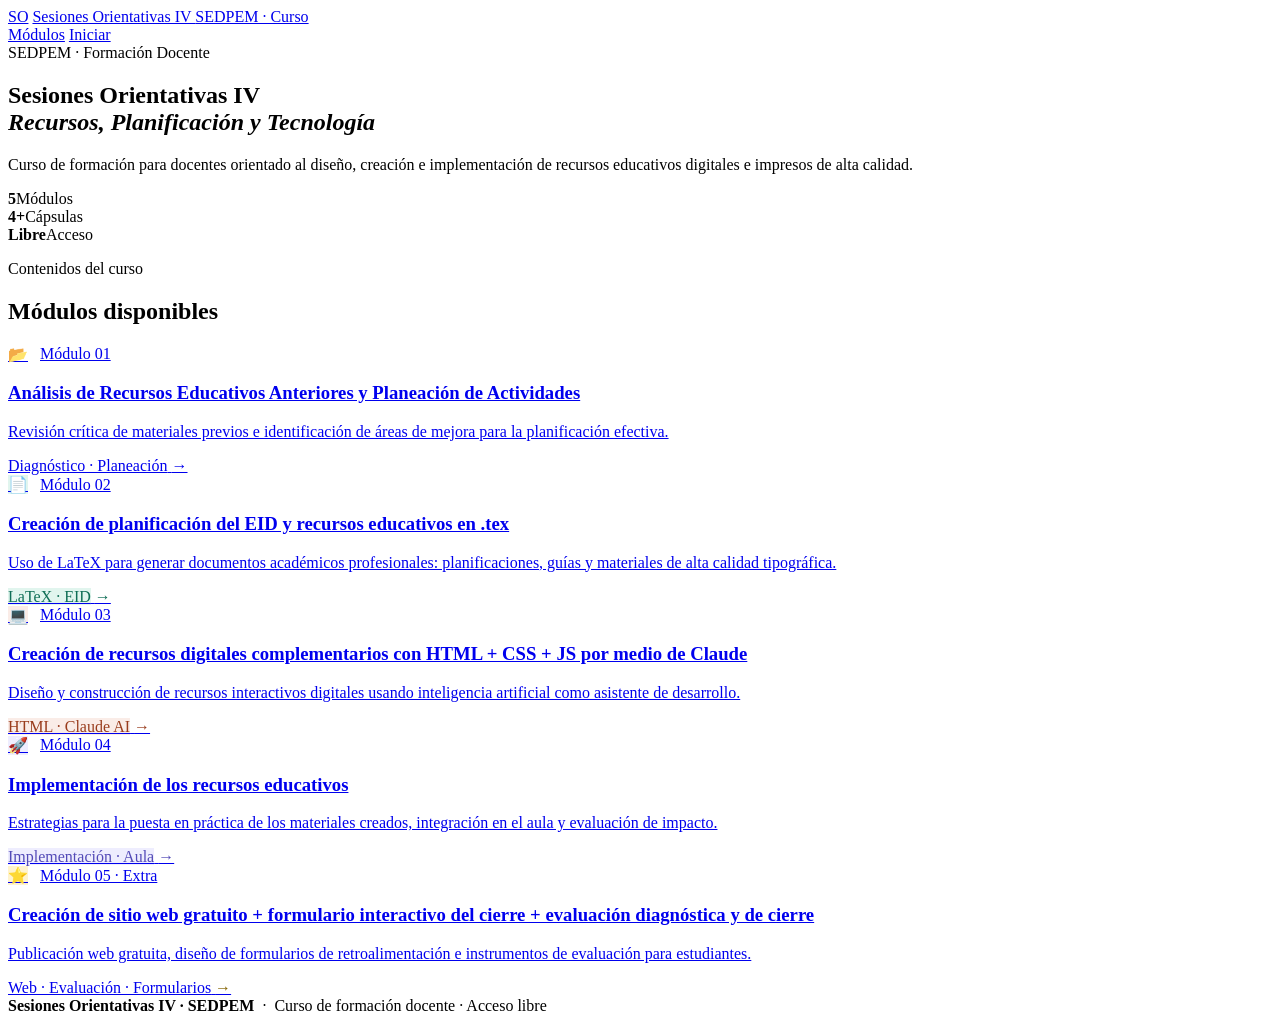
==== index.html @ f1839206 "Add files via upload" ====
<!DOCTYPE html>
<html lang="es">
<head>
  <meta charset="UTF-8">
  <meta name="viewport" content="width=device-width, initial-scale=1.0">
  <title>Sesiones Orientativas IV – SEDPEM</title>
  <link rel="stylesheet" href="css/styles.css">
</head>
<body>

  <!-- HEADER -->
  <header class="site-header">
    <div class="header-inner">
      <a href="index.html" class="header-logo">SO</a>
      <a href="index.html" class="header-title">
        Sesiones Orientativas IV
        <span>SEDPEM · Curso</span>
      </a>
      <nav class="header-nav">
        <a href="#modulos">Módulos</a>
        <a href="modulos/modulo-01.html">Iniciar</a>
      </nav>
    </div>
  </header>

  <!-- HERO -->
  <section class="hero">
    <div class="hero-content">
      <div class="hero-badge">SEDPEM · Formación Docente</div>
      <h1>Sesiones Orientativas IV<br><em>Recursos, Planificación y Tecnología</em></h1>
      <p class="hero-desc">
        Curso de formación para docentes orientado al diseño, creación e implementación de recursos educativos digitales e impresos de alta calidad.
      </p>
      <div class="hero-stats">
        <div class="hero-stat"><strong>5</strong><span>Módulos</span></div>
        <div class="hero-stat"><strong>4+</strong><span>Cápsulas</span></div>
        <div class="hero-stat"><strong>Libre</strong><span>Acceso</span></div>
      </div>
    </div>
  </section>

  <!-- MÓDULOS -->
  <main class="modulos-section" id="modulos">
    <p class="section-label">Contenidos del curso</p>
    <h2 class="section-titulo">Módulos disponibles</h2>

    <div class="modulos-grid">

      <a href="modulos/modulo-01.html" class="modulo-card" style="--card-color:#1e6fd9;--card-bg:#e8f0fe;">
        <div style="display:flex;align-items:center;gap:12px;">
          <div class="modulo-icon" style="--card-bg:#e8f0fe;">📂</div>
          <span class="modulo-num">Módulo 01</span>
        </div>
        <h3>Análisis de Recursos Educativos Anteriores y Planeación de Actividades</h3>
        <p class="modulo-desc">Revisión crítica de materiales previos e identificación de áreas de mejora para la planificación efectiva.</p>
        <span class="modulo-tag">Diagnóstico · Planeación</span>
        <span class="modulo-arrow">→</span>
      </a>

      <a href="modulos/modulo-02.html" class="modulo-card" style="--card-color:#0f6e56;--card-bg:#e1f5ee;">
        <div style="display:flex;align-items:center;gap:12px;">
          <div class="modulo-icon" style="background:#e1f5ee;">📄</div>
          <span class="modulo-num">Módulo 02</span>
        </div>
        <h3>Creación de planificación del EID y recursos educativos en .tex</h3>
        <p class="modulo-desc">Uso de LaTeX para generar documentos académicos profesionales: planificaciones, guías y materiales de alta calidad tipográfica.</p>
        <span class="modulo-tag" style="background:#e1f5ee;color:#0f6e56;">LaTeX · EID</span>
        <span class="modulo-arrow" style="color:#0f6e56;">→</span>
      </a>

      <a href="modulos/modulo-03.html" class="modulo-card" style="--card-color:#993c1d;--card-bg:#faece7;">
        <div style="display:flex;align-items:center;gap:12px;">
          <div class="modulo-icon" style="background:#faece7;">💻</div>
          <span class="modulo-num">Módulo 03</span>
        </div>
        <h3>Creación de recursos digitales complementarios con HTML + CSS + JS por medio de Claude</h3>
        <p class="modulo-desc">Diseño y construcción de recursos interactivos digitales usando inteligencia artificial como asistente de desarrollo.</p>
        <span class="modulo-tag" style="background:#faece7;color:#993c1d;">HTML · Claude AI</span>
        <span class="modulo-arrow" style="color:#993c1d;">→</span>
      </a>

      <a href="modulos/modulo-04.html" class="modulo-card" style="--card-color:#534ab7;--card-bg:#eeedfe;">
        <div style="display:flex;align-items:center;gap:12px;">
          <div class="modulo-icon" style="background:#eeedfe;">🚀</div>
          <span class="modulo-num">Módulo 04</span>
        </div>
        <h3>Implementación de los recursos educativos</h3>
        <p class="modulo-desc">Estrategias para la puesta en práctica de los materiales creados, integración en el aula y evaluación de impacto.</p>
        <span class="modulo-tag" style="background:#eeedfe;color:#534ab7;">Implementación · Aula</span>
        <span class="modulo-arrow" style="color:#534ab7;">→</span>
      </a>

      <a href="modulos/modulo-05.html" class="modulo-card modulo-extra" style="--card-color:#856404;--card-bg:#fff3cd;">
        <div style="display:flex;align-items:center;gap:12px;">
          <div class="modulo-icon" style="background:#fff3cd;">⭐</div>
          <span class="modulo-num">Módulo 05 · Extra</span>
        </div>
        <h3>Creación de sitio web gratuito + formulario interactivo del cierre + evaluación diagnóstica y de cierre</h3>
        <p class="modulo-desc">Publicación web gratuita, diseño de formularios de retroalimentación e instrumentos de evaluación para estudiantes.</p>
        <span class="modulo-tag">Web · Evaluación · Formularios</span>
        <span class="modulo-arrow" style="color:#856404;">→</span>
      </a>

    </div>
  </main>

  <!-- FOOTER -->
  <footer class="site-footer">
    <strong>Sesiones Orientativas IV · SEDPEM</strong> &nbsp;·&nbsp; Curso de formación docente · Acceso libre
  </footer>

</body>
</html>
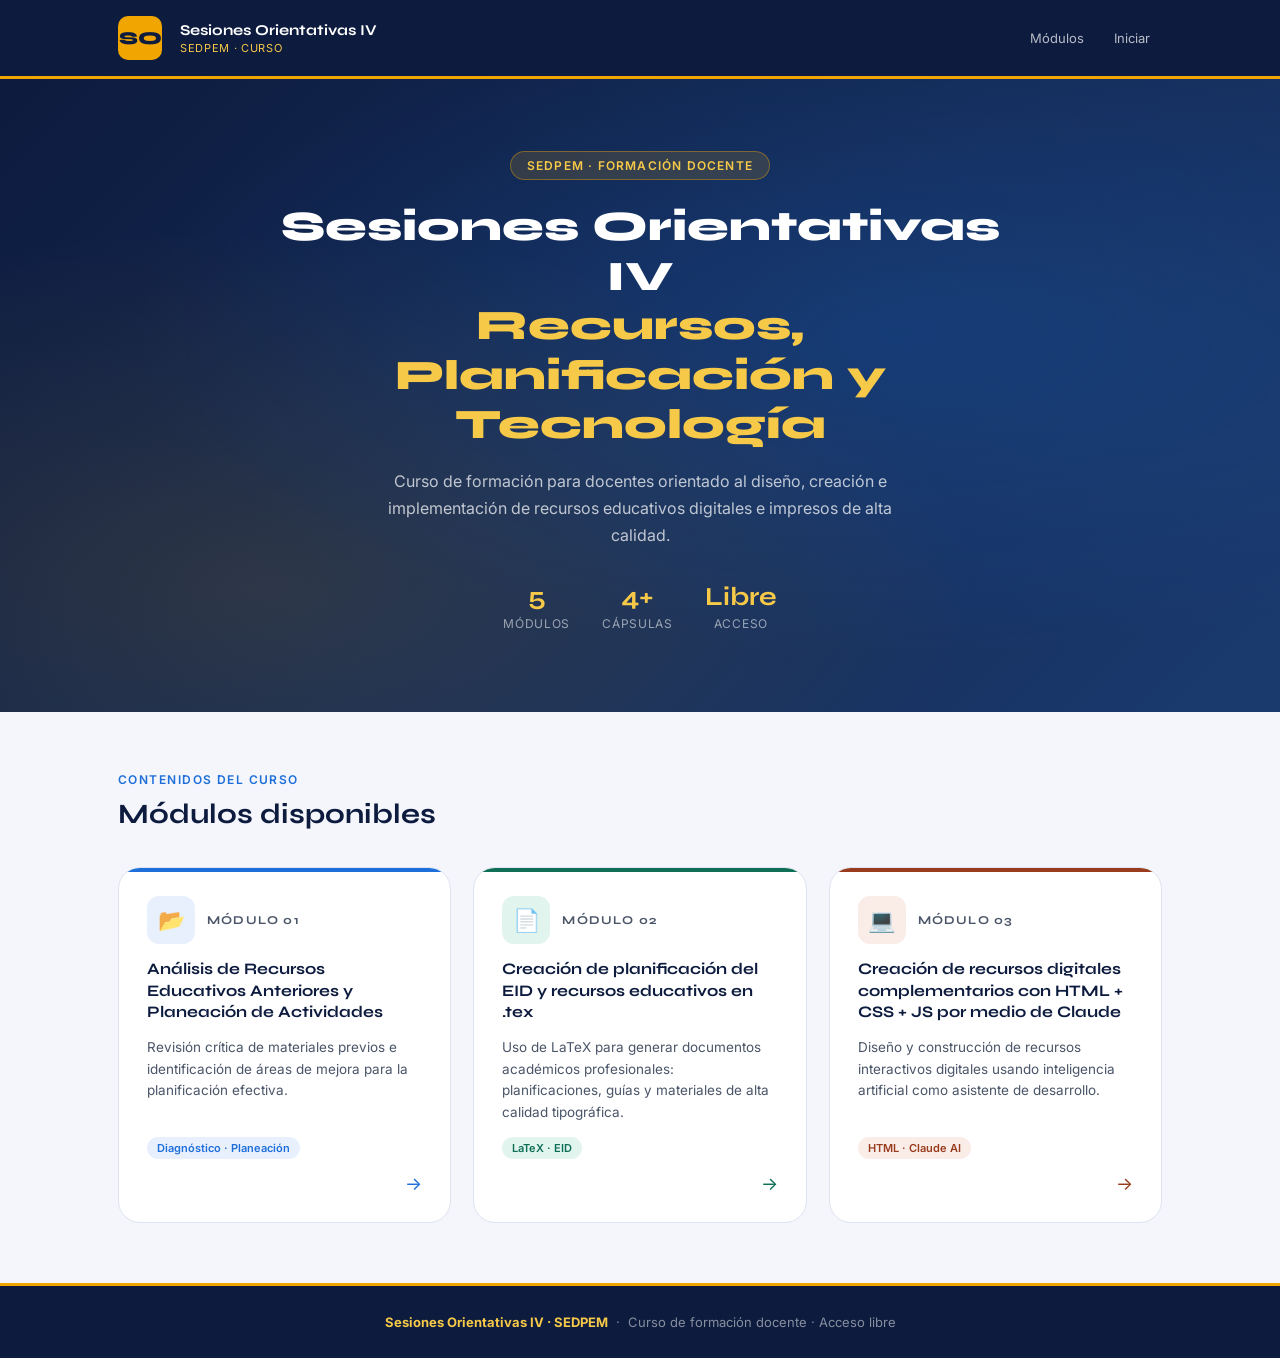
==== commit afba684a: "Update index.html" ====
--- a/index.html
+++ b/index.html
@@ -79,28 +79,6 @@
         <span class="modulo-arrow" style="color:#993c1d;">→</span>
       </a>
 
-      <a href="modulos/modulo-04.html" class="modulo-card" style="--card-color:#534ab7;--card-bg:#eeedfe;">
-        <div style="display:flex;align-items:center;gap:12px;">
-          <div class="modulo-icon" style="background:#eeedfe;">🚀</div>
-          <span class="modulo-num">Módulo 04</span>
-        </div>
-        <h3>Implementación de los recursos educativos</h3>
-        <p class="modulo-desc">Estrategias para la puesta en práctica de los materiales creados, integración en el aula y evaluación de impacto.</p>
-        <span class="modulo-tag" style="background:#eeedfe;color:#534ab7;">Implementación · Aula</span>
-        <span class="modulo-arrow" style="color:#534ab7;">→</span>
-      </a>
-
-      <a href="modulos/modulo-05.html" class="modulo-card modulo-extra" style="--card-color:#856404;--card-bg:#fff3cd;">
-        <div style="display:flex;align-items:center;gap:12px;">
-          <div class="modulo-icon" style="background:#fff3cd;">⭐</div>
-          <span class="modulo-num">Módulo 05 · Extra</span>
-        </div>
-        <h3>Creación de sitio web gratuito + formulario interactivo del cierre + evaluación diagnóstica y de cierre</h3>
-        <p class="modulo-desc">Publicación web gratuita, diseño de formularios de retroalimentación e instrumentos de evaluación para estudiantes.</p>
-        <span class="modulo-tag">Web · Evaluación · Formularios</span>
-        <span class="modulo-arrow" style="color:#856404;">→</span>
-      </a>
-
     </div>
   </main>
 
--- a/css/styles.css
+++ b/css/styles.css
@@ -0,0 +1,814 @@
+@import url('https://fonts.googleapis.com/css2?family=Syne:wght@400;600;700;800&family=Inter:wght@400;500;600&display=swap');
+
+:root {
+  --azul-oscuro: #0d1b3e;
+  --azul-medio: #1a3a6e;
+  --azul-acento: #1e6fd9;
+  --azul-claro: #4a9ff5;
+  --dorado: #f0a500;
+  --dorado-claro: #f7c948;
+  --blanco: #ffffff;
+  --gris-claro: #f4f6fb;
+  --gris-texto: #4a5568;
+  --borde: #dde3f0;
+  --sombra: 0 4px 24px rgba(13, 27, 62, 0.10);
+  --sombra-hover: 0 8px 32px rgba(13, 27, 62, 0.18);
+  --radio: 14px;
+  --radio-grande: 22px;
+}
+
+*, *::before, *::after { box-sizing: border-box; margin: 0; padding: 0; }
+
+html { scroll-behavior: smooth; }
+
+body {
+  font-family: 'Inter', sans-serif;
+  background: var(--gris-claro);
+  color: var(--azul-oscuro);
+  min-height: 100vh;
+}
+
+/* ── HEADER ─────────────────────────────────────────────── */
+.site-header {
+  background: var(--azul-oscuro);
+  padding: 0;
+  position: sticky;
+  top: 0;
+  z-index: 100;
+  border-bottom: 3px solid var(--dorado);
+}
+
+.header-inner {
+  max-width: 1100px;
+  margin: 0 auto;
+  padding: 16px 28px;
+  display: flex;
+  align-items: center;
+  gap: 18px;
+}
+
+.header-logo {
+  width: 44px;
+  height: 44px;
+  background: var(--dorado);
+  border-radius: 10px;
+  display: flex;
+  align-items: center;
+  justify-content: center;
+  font-family: 'Syne', sans-serif;
+  font-weight: 800;
+  font-size: 18px;
+  color: var(--azul-oscuro);
+  flex-shrink: 0;
+  text-decoration: none;
+}
+
+.header-title {
+  font-family: 'Syne', sans-serif;
+  font-weight: 700;
+  font-size: 15px;
+  color: var(--blanco);
+  line-height: 1.3;
+  text-decoration: none;
+}
+
+.header-title span {
+  display: block;
+  font-size: 11px;
+  font-weight: 400;
+  font-family: 'Inter', sans-serif;
+  color: var(--dorado-claro);
+  letter-spacing: 0.06em;
+  text-transform: uppercase;
+}
+
+.header-nav {
+  margin-left: auto;
+  display: flex;
+  gap: 6px;
+  align-items: center;
+}
+
+.header-nav a {
+  color: rgba(255,255,255,0.7);
+  text-decoration: none;
+  font-size: 13px;
+  padding: 6px 12px;
+  border-radius: 8px;
+  transition: all .2s;
+}
+
+.header-nav a:hover {
+  background: rgba(255,255,255,0.1);
+  color: var(--blanco);
+}
+
+/* ── HERO (index) ───────────────────────────────────────── */
+.hero {
+  background: linear-gradient(135deg, var(--azul-oscuro) 0%, var(--azul-medio) 100%);
+  padding: 72px 28px 80px;
+  text-align: center;
+  position: relative;
+  overflow: hidden;
+}
+
+.hero::before {
+  content: '';
+  position: absolute;
+  inset: 0;
+  background: radial-gradient(ellipse at 70% 40%, rgba(30,111,217,0.22) 0%, transparent 60%),
+              radial-gradient(ellipse at 20% 80%, rgba(240,165,0,0.12) 0%, transparent 50%);
+}
+
+.hero-content { position: relative; max-width: 720px; margin: 0 auto; }
+
+.hero-badge {
+  display: inline-block;
+  background: rgba(240,165,0,0.15);
+  border: 1px solid rgba(240,165,0,0.4);
+  color: var(--dorado-claro);
+  font-size: 12px;
+  font-weight: 600;
+  letter-spacing: 0.1em;
+  text-transform: uppercase;
+  padding: 6px 16px;
+  border-radius: 999px;
+  margin-bottom: 22px;
+}
+
+.hero h1 {
+  font-family: 'Syne', sans-serif;
+  font-size: clamp(26px, 4.5vw, 42px);
+  font-weight: 800;
+  color: var(--blanco);
+  line-height: 1.18;
+  margin-bottom: 18px;
+}
+
+.hero h1 em {
+  font-style: normal;
+  color: var(--dorado-claro);
+}
+
+.hero-desc {
+  font-size: 16px;
+  color: rgba(255,255,255,0.72);
+  line-height: 1.7;
+  max-width: 560px;
+  margin: 0 auto 32px;
+}
+
+.hero-stats {
+  display: flex;
+  justify-content: center;
+  gap: 32px;
+  flex-wrap: wrap;
+}
+
+.hero-stat { text-align: center; }
+
+.hero-stat strong {
+  display: block;
+  font-family: 'Syne', sans-serif;
+  font-size: 26px;
+  font-weight: 700;
+  color: var(--dorado-claro);
+}
+
+.hero-stat span {
+  font-size: 12px;
+  color: rgba(255,255,255,0.55);
+  text-transform: uppercase;
+  letter-spacing: 0.06em;
+}
+
+/* ── MODULOS GRID (index) ────────────────────────────────── */
+.modulos-section {
+  max-width: 1100px;
+  margin: 0 auto;
+  padding: 60px 28px;
+}
+
+.section-label {
+  font-size: 12px;
+  font-weight: 600;
+  letter-spacing: 0.12em;
+  text-transform: uppercase;
+  color: var(--azul-acento);
+  margin-bottom: 10px;
+}
+
+.section-titulo {
+  font-family: 'Syne', sans-serif;
+  font-size: clamp(20px, 3vw, 28px);
+  font-weight: 700;
+  color: var(--azul-oscuro);
+  margin-bottom: 36px;
+}
+
+.modulos-grid {
+  display: grid;
+  grid-template-columns: repeat(auto-fill, minmax(290px, 1fr));
+  gap: 22px;
+}
+
+.modulo-card {
+  background: var(--blanco);
+  border: 1px solid var(--borde);
+  border-radius: var(--radio-grande);
+  padding: 28px;
+  text-decoration: none;
+  color: inherit;
+  display: flex;
+  flex-direction: column;
+  gap: 14px;
+  transition: all .25s ease;
+  position: relative;
+  overflow: hidden;
+}
+
+.modulo-card::before {
+  content: '';
+  position: absolute;
+  top: 0; left: 0; right: 0;
+  height: 4px;
+  background: var(--card-color, var(--azul-acento));
+  border-radius: var(--radio-grande) var(--radio-grande) 0 0;
+}
+
+.modulo-card:hover {
+  box-shadow: var(--sombra-hover);
+  transform: translateY(-3px);
+  border-color: transparent;
+}
+
+.modulo-num {
+  font-family: 'Syne', sans-serif;
+  font-size: 12px;
+  font-weight: 700;
+  letter-spacing: 0.1em;
+  text-transform: uppercase;
+  color: var(--gris-texto);
+}
+
+.modulo-icon {
+  width: 48px;
+  height: 48px;
+  border-radius: 12px;
+  display: flex;
+  align-items: center;
+  justify-content: center;
+  font-size: 22px;
+  background: var(--card-bg, #e8f0fe);
+  flex-shrink: 0;
+}
+
+.modulo-card h3 {
+  font-family: 'Syne', sans-serif;
+  font-size: 16px;
+  font-weight: 700;
+  line-height: 1.35;
+  color: var(--azul-oscuro);
+}
+
+.modulo-desc {
+  font-size: 13.5px;
+  color: var(--gris-texto);
+  line-height: 1.6;
+  flex: 1;
+}
+
+.modulo-tag {
+  align-self: flex-start;
+  font-size: 11px;
+  font-weight: 600;
+  padding: 4px 10px;
+  border-radius: 999px;
+  background: var(--card-bg, #e8f0fe);
+  color: var(--card-color, var(--azul-acento));
+}
+
+.modulo-extra .modulo-tag {
+  background: #fff3cd;
+  color: #856404;
+}
+
+.modulo-arrow {
+  font-size: 18px;
+  color: var(--card-color, var(--azul-acento));
+  align-self: flex-end;
+  transition: transform .2s;
+}
+
+.modulo-card:hover .modulo-arrow { transform: translateX(4px); }
+
+/* ── FOOTER ─────────────────────────────────────────────── */
+.site-footer {
+  background: var(--azul-oscuro);
+  color: rgba(255,255,255,0.5);
+  text-align: center;
+  padding: 28px;
+  font-size: 13px;
+  border-top: 3px solid var(--dorado);
+}
+
+.site-footer strong { color: var(--dorado-claro); }
+
+/* ── MODULO PAGE ────────────────────────────────────────── */
+.modulo-hero {
+  background: linear-gradient(135deg, var(--azul-oscuro) 0%, var(--azul-medio) 100%);
+  padding: 48px 28px 56px;
+  border-bottom: 3px solid var(--dorado);
+}
+
+.modulo-hero-inner {
+  max-width: 1100px;
+  margin: 0 auto;
+}
+
+.breadcrumb {
+  display: flex;
+  align-items: center;
+  gap: 8px;
+  font-size: 13px;
+  margin-bottom: 22px;
+}
+
+.breadcrumb a {
+  color: rgba(255,255,255,0.55);
+  text-decoration: none;
+  transition: color .2s;
+}
+
+.breadcrumb a:hover { color: var(--dorado-claro); }
+
+.breadcrumb-sep { color: rgba(255,255,255,0.3); }
+
+.breadcrumb-current { color: rgba(255,255,255,0.85); }
+
+.modulo-hero-num {
+  font-family: 'Syne', sans-serif;
+  font-size: 12px;
+  font-weight: 700;
+  letter-spacing: 0.12em;
+  text-transform: uppercase;
+  color: var(--dorado-claro);
+  margin-bottom: 10px;
+}
+
+.modulo-hero h1 {
+  font-family: 'Syne', sans-serif;
+  font-size: clamp(22px, 3.5vw, 34px);
+  font-weight: 800;
+  color: var(--blanco);
+  line-height: 1.2;
+  margin-bottom: 14px;
+}
+
+.modulo-hero p {
+  font-size: 15px;
+  color: rgba(255,255,255,0.68);
+  line-height: 1.7;
+  max-width: 600px;
+}
+
+/* ── CAPSULAS ───────────────────────────────────────────── */
+.capsulas-container {
+  max-width: 1100px;
+  margin: 0 auto;
+  padding: 48px 28px 72px;
+}
+
+.capsula {
+  background: var(--blanco);
+  border: 1px solid var(--borde);
+  border-radius: var(--radio-grande);
+  margin-bottom: 32px;
+  overflow: hidden;
+  box-shadow: var(--sombra);
+}
+
+.capsula-header {
+  padding: 22px 28px;
+  background: var(--azul-oscuro);
+  display: flex;
+  align-items: center;
+  gap: 14px;
+  border-bottom: 3px solid var(--dorado);
+}
+
+.capsula-num {
+  width: 36px; height: 36px;
+  border-radius: 50%;
+  background: var(--dorado);
+  display: flex; align-items: center; justify-content: center;
+  font-family: 'Syne', sans-serif;
+  font-weight: 800;
+  font-size: 15px;
+  color: var(--azul-oscuro);
+  flex-shrink: 0;
+}
+
+.capsula-titulo {
+  font-family: 'Syne', sans-serif;
+  font-size: 17px;
+  font-weight: 700;
+  color: var(--blanco);
+}
+
+.capsula-body { padding: 28px; }
+
+.capsula-bloque { margin-bottom: 24px; }
+
+.capsula-bloque:last-child { margin-bottom: 0; }
+
+.bloque-label {
+  display: flex;
+  align-items: center;
+  gap: 8px;
+  font-size: 11px;
+  font-weight: 700;
+  letter-spacing: 0.1em;
+  text-transform: uppercase;
+  color: var(--azul-acento);
+  margin-bottom: 10px;
+}
+
+.bloque-label-icon {
+  width: 22px; height: 22px;
+  background: #e8f0fe;
+  border-radius: 6px;
+  display: flex; align-items: center; justify-content: center;
+  font-size: 12px;
+}
+
+.capsula-bloque p, .capsula-bloque li {
+  font-size: 14.5px;
+  color: var(--gris-texto);
+  line-height: 1.75;
+}
+
+.capsula-bloque ol, .capsula-bloque ul { padding-left: 20px; }
+
+.capsula-bloque li { margin-bottom: 6px; }
+
+.divider {
+  border: none;
+  border-top: 1px solid var(--borde);
+  margin: 22px 0;
+}
+
+/* ── VIDEO (legacy wrapper) ─────────────────────────────── */
+.video-wrapper {
+  position: relative;
+  padding-top: 56.25%;
+  border-radius: 12px;
+  overflow: hidden;
+  background: #000;
+}
+
+.video-wrapper iframe {
+  position: absolute;
+  top: 0; left: 0;
+  width: 100%; height: 100%;
+  border: none;
+}
+
+/* ── BOTONES RECURSO ────────────────────────────────────── */
+.botones-recursos {
+  display: flex;
+  flex-wrap: wrap;
+  gap: 10px;
+  margin-top: 4px;
+}
+
+.btn-recurso {
+  display: inline-flex;
+  align-items: center;
+  gap: 7px;
+  background: var(--azul-oscuro);
+  color: var(--blanco);
+  text-decoration: none;
+  font-size: 13px;
+  font-weight: 500;
+  padding: 9px 18px;
+  border-radius: 999px;
+  transition: all .2s;
+  border: 1.5px solid transparent;
+}
+
+.btn-recurso:hover {
+  background: var(--azul-acento);
+  transform: translateY(-1px);
+}
+
+.btn-recurso.secondary {
+  background: transparent;
+  color: var(--azul-acento);
+  border-color: var(--azul-acento);
+}
+
+.btn-recurso.secondary:hover {
+  background: var(--azul-acento);
+  color: var(--blanco);
+}
+
+.btn-recurso.dorado {
+  background: var(--dorado);
+  color: var(--azul-oscuro);
+}
+
+.btn-recurso.dorado:hover { background: var(--dorado-claro); }
+
+/* ── NAV MODULOS ────────────────────────────────────────── */
+.nav-modulos {
+  max-width: 1100px;
+  margin: 0 auto 48px;
+  padding: 0 28px;
+  display: flex;
+  justify-content: space-between;
+  gap: 16px;
+}
+
+.nav-btn {
+  display: inline-flex;
+  align-items: center;
+  gap: 8px;
+  background: var(--blanco);
+  border: 1px solid var(--borde);
+  color: var(--azul-oscuro);
+  text-decoration: none;
+  padding: 12px 22px;
+  border-radius: var(--radio);
+  font-size: 13.5px;
+  font-weight: 500;
+  transition: all .2s;
+  box-shadow: var(--sombra);
+}
+
+.nav-btn:hover {
+  background: var(--azul-oscuro);
+  color: var(--blanco);
+  border-color: var(--azul-oscuro);
+}
+
+/* ── VIDEO PLAYER UDEMY-STYLE ───────────────────────────── */
+.video-bloque-fullwidth {
+  margin-left: -28px;
+  margin-right: -28px;
+}
+
+.video-player-section {
+  background: #1c1d1f;
+  overflow: hidden;
+  margin: 0 0 1.5rem 0;
+}
+
+.video-player-layout {
+  display: flex;
+  min-height: 400px;
+}
+
+.video-main {
+  flex: 1;
+  display: flex;
+  flex-direction: column;
+  background: #000;
+}
+
+.video-embed-wrapper {
+  position: relative;
+  width: 100%;
+  padding-top: 56.25%;
+  background: #000;
+}
+
+.video-embed-wrapper iframe {
+  position: absolute;
+  inset: 0;
+  width: 100%;
+  height: 100%;
+  border: none;
+}
+
+.video-embed-wrapper .video-placeholder {
+  position: absolute;
+  inset: 0;
+  display: flex;
+  flex-direction: column;
+  align-items: center;
+  justify-content: center;
+  background: #1c1d1f;
+  color: #fff;
+  gap: 12px;
+  cursor: pointer;
+}
+
+.video-placeholder-icon {
+  width: 64px;
+  height: 64px;
+  background: rgba(255,255,255,0.15);
+  border-radius: 50%;
+  display: flex;
+  align-items: center;
+  justify-content: center;
+  font-size: 28px;
+  transition: background 0.2s;
+}
+
+.video-placeholder:hover .video-placeholder-icon {
+  background: rgba(255,255,255,0.25);
+}
+
+.video-placeholder-title {
+  font-size: 14px;
+  color: rgba(255,255,255,0.7);
+  text-align: center;
+  padding: 0 1rem;
+  max-width: 300px;
+}
+
+.video-info-bar {
+  background: #1c1d1f;
+  padding: 10px 14px;
+  display: flex;
+  align-items: center;
+  justify-content: space-between;
+  gap: 12px;
+}
+
+.video-info-title {
+  font-size: 13px;
+  font-weight: 500;
+  color: #fff;
+  flex: 1;
+  white-space: nowrap;
+  overflow: hidden;
+  text-overflow: ellipsis;
+}
+
+.video-info-meta {
+  font-size: 12px;
+  color: rgba(255,255,255,0.55);
+  white-space: nowrap;
+}
+
+.video-sidebar {
+  width: 280px;
+  background: #1c1d1f;
+  border-left: 1px solid rgba(255,255,255,0.08);
+  display: flex;
+  flex-direction: column;
+  overflow: hidden;
+}
+
+.sidebar-header {
+  padding: 10px 14px;
+  border-bottom: 1px solid rgba(255,255,255,0.1);
+  font-size: 12px;
+  font-weight: 500;
+  color: rgba(255,255,255,0.6);
+  text-transform: uppercase;
+  letter-spacing: 0.04em;
+}
+
+.sidebar-list {
+  flex: 1;
+  overflow-y: auto;
+  max-height: 340px;
+  scrollbar-width: thin;
+  scrollbar-color: rgba(255,255,255,0.2) transparent;
+}
+
+.sidebar-list::-webkit-scrollbar { width: 4px; }
+.sidebar-list::-webkit-scrollbar-thumb {
+  background: rgba(255,255,255,0.2);
+  border-radius: 2px;
+}
+
+.video-item {
+  display: flex;
+  align-items: flex-start;
+  gap: 10px;
+  padding: 10px 14px;
+  cursor: pointer;
+  border-bottom: 1px solid rgba(255,255,255,0.05);
+  transition: background 0.15s;
+}
+
+.video-item:hover { background: rgba(255,255,255,0.06); }
+
+.video-item.active {
+  background: rgba(255,255,255,0.1);
+  border-left: 3px solid #a435f0;
+}
+
+.video-item.completed .item-check {
+  background: #5624d0;
+  border-color: #5624d0;
+}
+
+.item-check {
+  width: 16px;
+  height: 16px;
+  border-radius: 50%;
+  border: 2px solid rgba(255,255,255,0.3);
+  flex-shrink: 0;
+  margin-top: 2px;
+  display: flex;
+  align-items: center;
+  justify-content: center;
+  font-size: 9px;
+  color: #fff;
+}
+
+.item-info { flex: 1; min-width: 0; }
+
+.item-title {
+  font-size: 12px;
+  color: rgba(255,255,255,0.9);
+  line-height: 1.4;
+  margin-bottom: 3px;
+}
+
+.video-item.active .item-title {
+  color: #fff;
+  font-weight: 500;
+}
+
+.item-duration {
+  font-size: 11px;
+  color: rgba(255,255,255,0.4);
+}
+
+.item-now-playing {
+  font-size: 10px;
+  color: #a435f0;
+  font-weight: 500;
+  display: none;
+}
+
+.video-item.active .item-now-playing { display: block; }
+
+.capsula-progress {
+  display: flex;
+  align-items: center;
+  gap: 10px;
+  margin-bottom: 1rem;
+  padding: 8px 12px;
+  background: #f3f0ff;
+  border-radius: 6px;
+  border-left: 3px solid #5624d0;
+}
+
+.progress-label {
+  font-size: 12px;
+  color: #5624d0;
+  font-weight: 500;
+  white-space: nowrap;
+}
+
+.progress-bar-track {
+  flex: 1;
+  height: 6px;
+  background: rgba(86,36,208,0.15);
+  border-radius: 3px;
+  overflow: hidden;
+}
+
+.progress-bar-fill {
+  height: 100%;
+  background: #5624d0;
+  border-radius: 3px;
+  transition: width 0.4s ease;
+}
+
+.progress-count {
+  font-size: 12px;
+  color: #5624d0;
+  white-space: nowrap;
+}
+
+/* ── RESPONSIVE ─────────────────────────────────────────── */
+@media (max-width: 640px) {
+  .header-nav { display: none; }
+  .hero { padding: 48px 20px 56px; }
+  .modulos-section { padding: 40px 18px; }
+  .capsulas-container { padding: 28px 18px 48px; }
+  .capsula-body { padding: 20px; }
+  .capsula-header { padding: 18px 20px; }
+  .hero-stats { gap: 20px; }
+  .nav-modulos { flex-direction: column; }
+
+  .video-bloque-fullwidth {
+    margin-left: -20px;
+    margin-right: -20px;
+  }
+  .video-player-layout { flex-direction: column; }
+  .video-sidebar {
+    width: 100%;
+    border-left: none;
+    border-top: 1px solid rgba(255,255,255,0.1);
+  }
+  .sidebar-list { max-height: 200px; }
+}
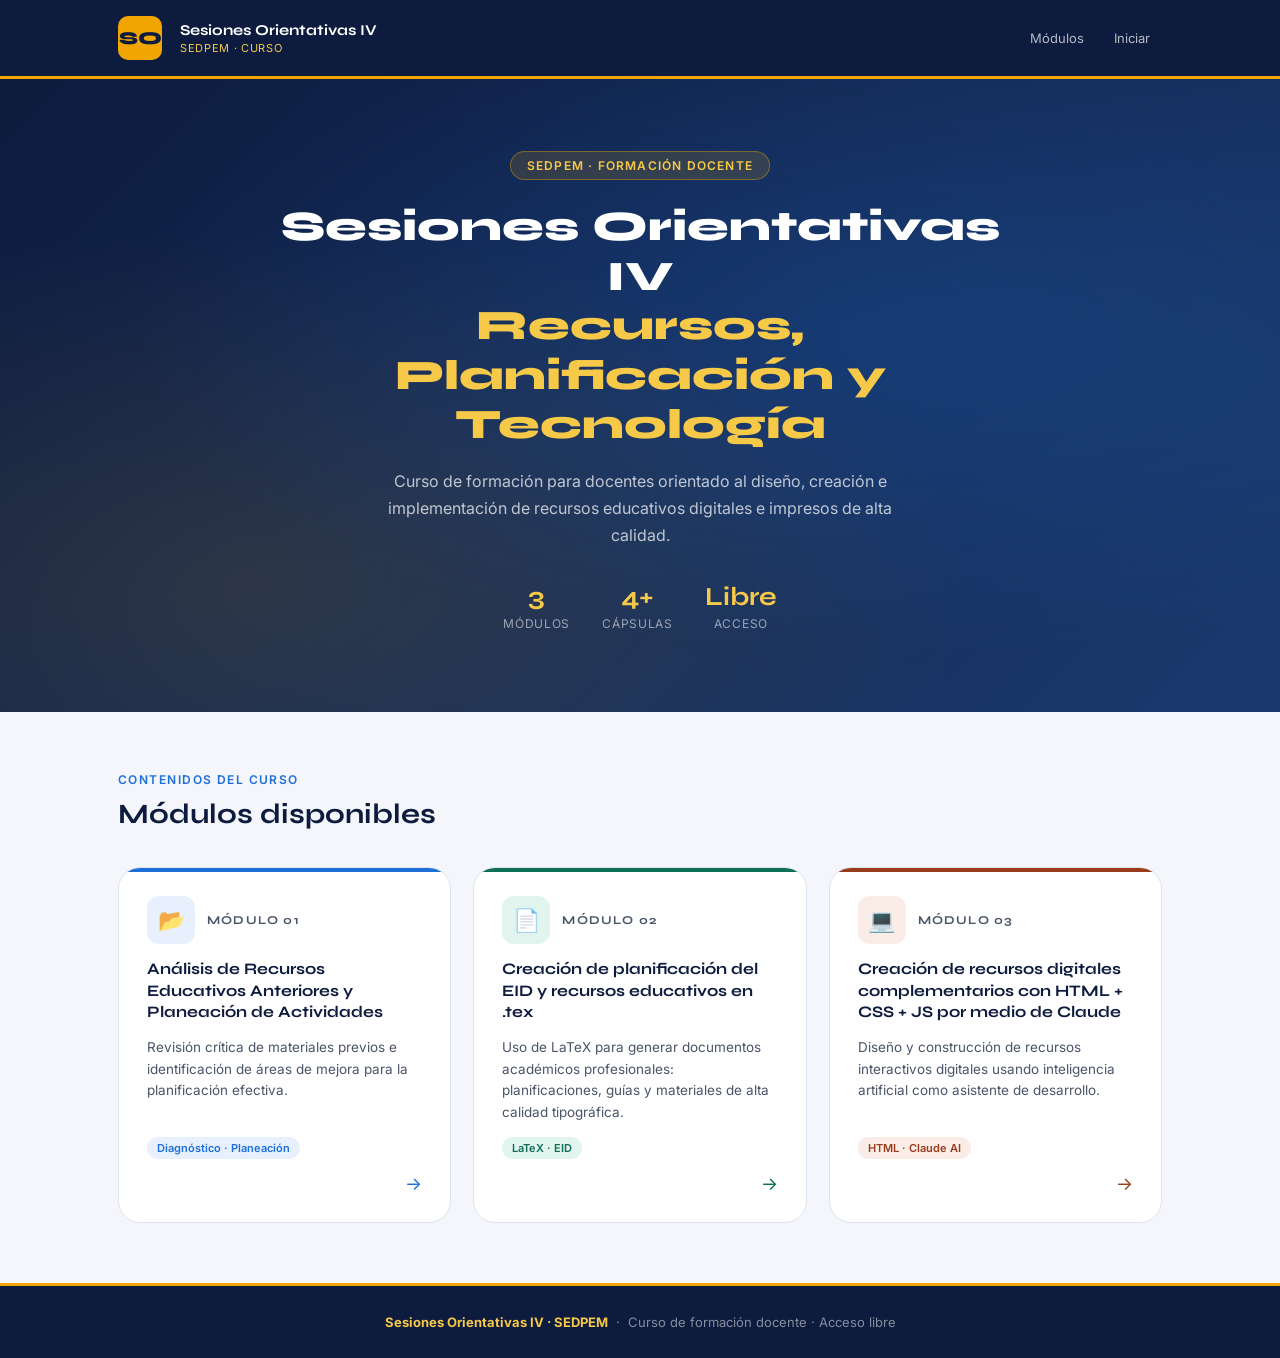
==== commit 1a338d07: "Update index.html" ====
--- a/index.html
+++ b/index.html
@@ -32,7 +32,7 @@
         Curso de formación para docentes orientado al diseño, creación e implementación de recursos educativos digitales e impresos de alta calidad.
       </p>
       <div class="hero-stats">
-        <div class="hero-stat"><strong>5</strong><span>Módulos</span></div>
+        <div class="hero-stat"><strong>3</strong><span>Módulos</span></div>
         <div class="hero-stat"><strong>4+</strong><span>Cápsulas</span></div>
         <div class="hero-stat"><strong>Libre</strong><span>Acceso</span></div>
       </div>
